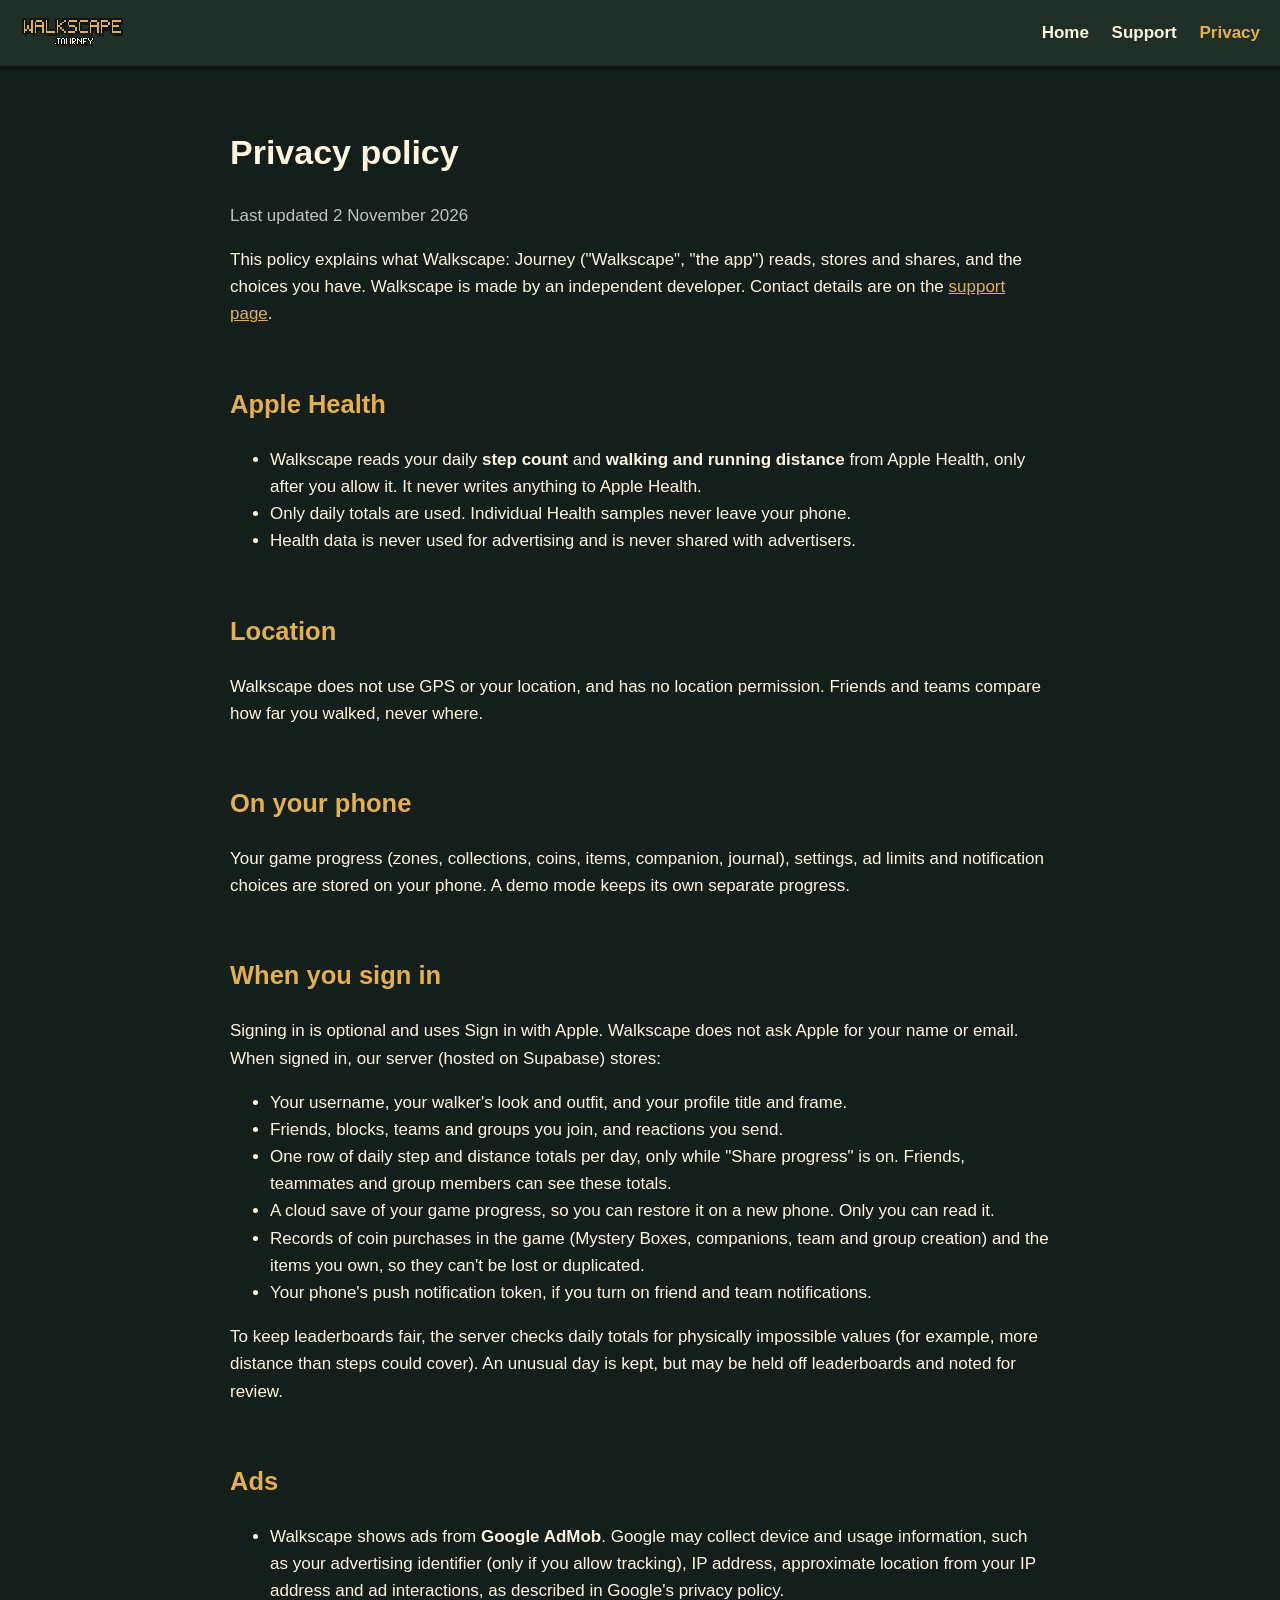
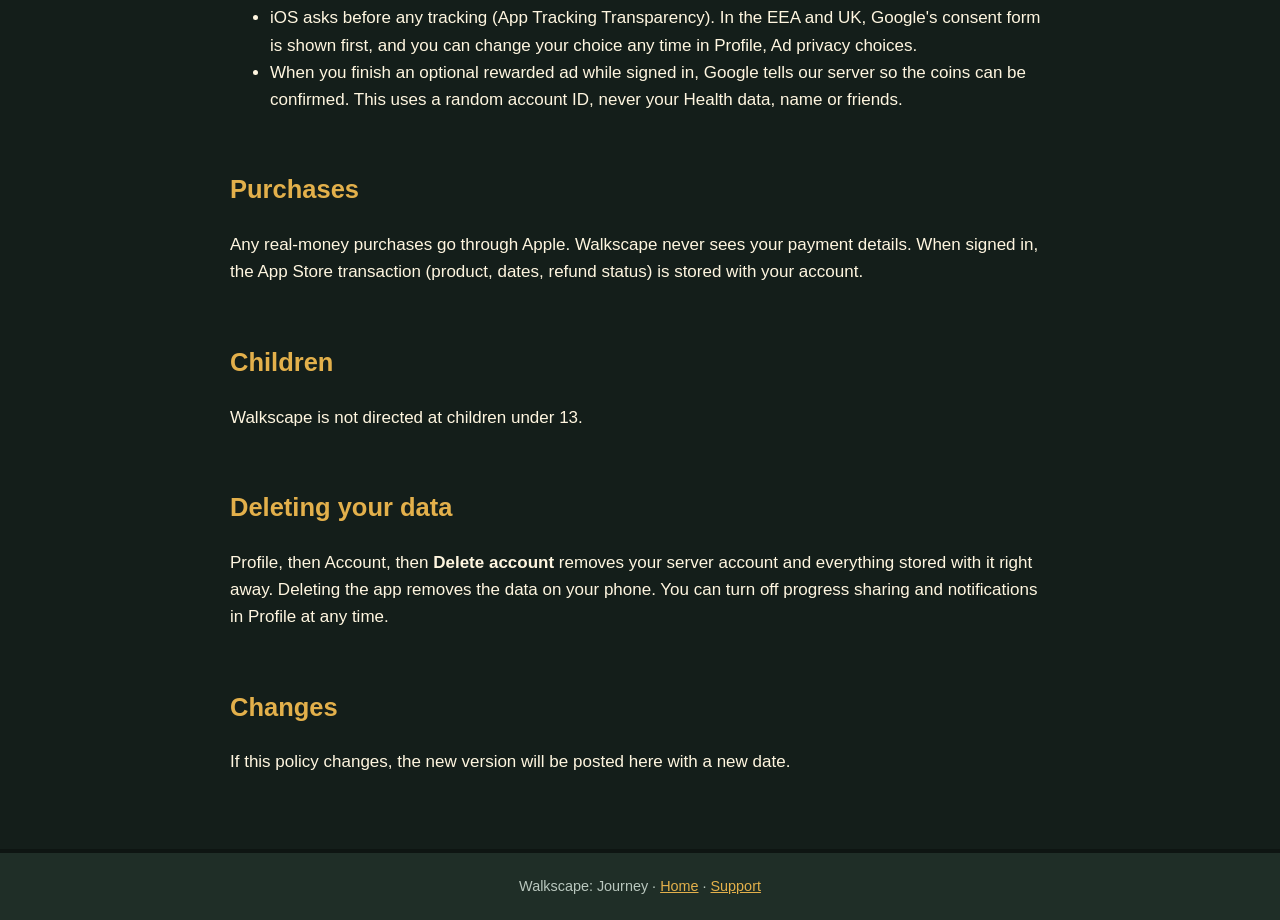
==== privacy.html @ ba0c7853 "Walkscape developer site: home, support, privacy policy, app-ads.txt Co-Authored-By: Claude Opus 5.5" ====
<!doctype html>
<html lang="en">
<head>
  <meta charset="utf-8">
  <meta name="viewport" content="width=device-width, initial-scale=1">
  <title>Walkscape Privacy Policy</title>
  <meta name="description" content="How Walkscape: Journey handles your data.">
  <link rel="icon" href="favicon.png">
  <link rel="stylesheet" href="style.css">
</head>
<body>
  <header>
    <a class="brand" href="./"><img class="pixel" src="assets/wordmark.png" alt="Walkscape: Journey"></a>
    <nav>
      <a href="./">Home</a>
      <a href="support.html">Support</a>
      <a href="privacy.html" aria-current="page">Privacy</a>
    </nav>
  </header>

  <main>
    <h1>Privacy policy</h1>
    <p class="muted">Last updated 2 November 2026</p>
    <p>This policy explains what Walkscape: Journey ("Walkscape", "the app") reads, stores and shares, and the choices you have. Walkscape is made by an independent developer. Contact details are on the <a href="support.html">support page</a>.</p>

    <h2>Apple Health</h2>
    <ul>
      <li>Walkscape reads your daily <b>step count</b> and <b>walking and running distance</b> from Apple Health, only after you allow it. It never writes anything to Apple Health.</li>
      <li>Only daily totals are used. Individual Health samples never leave your phone.</li>
      <li>Health data is never used for advertising and is never shared with advertisers.</li>
    </ul>

    <h2>Location</h2>
    <p>Walkscape does not use GPS or your location, and has no location permission. Friends and teams compare how far you walked, never where.</p>

    <h2>On your phone</h2>
    <p>Your game progress (zones, collections, coins, items, companion, journal), settings, ad limits and notification choices are stored on your phone. A demo mode keeps its own separate progress.</p>

    <h2>When you sign in</h2>
    <p>Signing in is optional and uses Sign in with Apple. Walkscape does not ask Apple for your name or email. When signed in, our server (hosted on Supabase) stores:</p>
    <ul>
      <li>Your username, your walker's look and outfit, and your profile title and frame.</li>
      <li>Friends, blocks, teams and groups you join, and reactions you send.</li>
      <li>One row of daily step and distance totals per day, only while "Share progress" is on. Friends, teammates and group members can see these totals.</li>
      <li>A cloud save of your game progress, so you can restore it on a new phone. Only you can read it.</li>
      <li>Records of coin purchases in the game (Mystery Boxes, companions, team and group creation) and the items you own, so they can't be lost or duplicated.</li>
      <li>Your phone's push notification token, if you turn on friend and team notifications.</li>
    </ul>
    <p>To keep leaderboards fair, the server checks daily totals for physically impossible values (for example, more distance than steps could cover). An unusual day is kept, but may be held off leaderboards and noted for review.</p>

    <h2>Ads</h2>
    <ul>
      <li>Walkscape shows ads from <b>Google AdMob</b>. Google may collect device and usage information, such as your advertising identifier (only if you allow tracking), IP address, approximate location from your IP address and ad interactions, as described in Google's privacy policy.</li>
      <li>iOS asks before any tracking (App Tracking Transparency). In the EEA and UK, Google's consent form is shown first, and you can change your choice any time in Profile, Ad privacy choices.</li>
      <li>When you finish an optional rewarded ad while signed in, Google tells our server so the coins can be confirmed. This uses a random account ID, never your Health data, name or friends.</li>
    </ul>

    <h2>Purchases</h2>
    <p>Any real-money purchases go through Apple. Walkscape never sees your payment details. When signed in, the App Store transaction (product, dates, refund status) is stored with your account.</p>

    <h2>Children</h2>
    <p>Walkscape is not directed at children under 13.</p>

    <h2>Deleting your data</h2>
    <p>Profile, then Account, then <b>Delete account</b> removes your server account and everything stored with it right away. Deleting the app removes the data on your phone. You can turn off progress sharing and notifications in Profile at any time.</p>

    <h2>Changes</h2>
    <p>If this policy changes, the new version will be posted here with a new date.</p>
  </main>

  <footer>
    Walkscape: Journey &middot; <a href="./">Home</a> &middot; <a href="support.html">Support</a>
  </footer>
</body>
</html>
---- style.css ----
:root {
  --night: #141E1A;
  --forest: #1F2E27;
  --panel: #253830;
  --gold: #E3B04B;
  --cream: #FFF6E0;
  --dim: #B9C7BE;
  --leaf: #7DBA5E;
  --ink: #0E1512;
}

* { box-sizing: border-box; }

body {
  margin: 0;
  background: var(--night);
  color: var(--cream);
  font: 17px/1.6 -apple-system, BlinkMacSystemFont, "Segoe UI", Roboto, Helvetica, Arial, sans-serif;
}

a { color: var(--gold); }

img.pixel { image-rendering: pixelated; image-rendering: crisp-edges; }

header {
  display: flex;
  align-items: center;
  justify-content: space-between;
  gap: 16px;
  padding: 16px 20px;
  background: var(--forest);
  border-bottom: 4px solid var(--ink);
}

header .brand img { height: 34px; display: block; }

nav a {
  color: var(--cream);
  text-decoration: none;
  margin-left: 18px;
  font-weight: 600;
}

nav a:hover, nav a[aria-current="page"] { color: var(--gold); }

.hero {
  position: relative;
  min-height: 52vh;
  background: #9CC2D8 url("assets/meadow.png") center bottom / cover no-repeat;
  image-rendering: pixelated;
  border-bottom: 6px solid var(--ink);
  display: flex;
  align-items: flex-end;
}

.hero .card {
  margin: 0 auto 28px;
  max-width: 620px;
  width: calc(100% - 32px);
  background: rgba(20, 30, 26, 0.92);
  border: 4px solid var(--ink);
  outline: 3px solid var(--gold);
  outline-offset: -9px;
  padding: 26px 26px 22px;
  text-align: center;
}

.hero h1 { margin: 0 0 6px; font-size: 2rem; color: var(--gold); letter-spacing: 0.02em; }
.hero p { margin: 0; color: var(--dim); }

.badge {
  display: inline-block;
  margin-top: 14px;
  padding: 6px 14px;
  background: var(--gold);
  color: var(--ink);
  font-weight: 800;
  border: 3px solid var(--ink);
}

main { max-width: 860px; margin: 0 auto; padding: 32px 20px 56px; }

h2 { color: var(--gold); margin-top: 2.2em; }
h3 { color: var(--cream); margin-bottom: 0.3em; }

.features {
  display: grid;
  grid-template-columns: repeat(auto-fit, minmax(220px, 1fr));
  gap: 16px;
  margin-top: 20px;
}

.feature {
  background: var(--panel);
  border: 3px solid var(--ink);
  padding: 0 0 14px;
}

.feature img { width: 100%; display: block; border-bottom: 3px solid var(--ink); }
.feature h3, .feature p { padding: 0 14px; }
.feature p { margin: 0; color: var(--dim); font-size: 0.95rem; }

.panel {
  background: var(--panel);
  border: 3px solid var(--ink);
  padding: 18px 20px;
  margin: 18px 0;
}

.muted { color: var(--dim); }

footer {
  border-top: 4px solid var(--ink);
  background: var(--forest);
  color: var(--dim);
  text-align: center;
  padding: 22px 16px;
  font-size: 0.9rem;
}

@media (max-width: 560px) {
  header { flex-direction: column; align-items: flex-start; }
  nav a { margin: 0 16px 0 0; }
  .hero h1 { font-size: 1.6rem; }
}
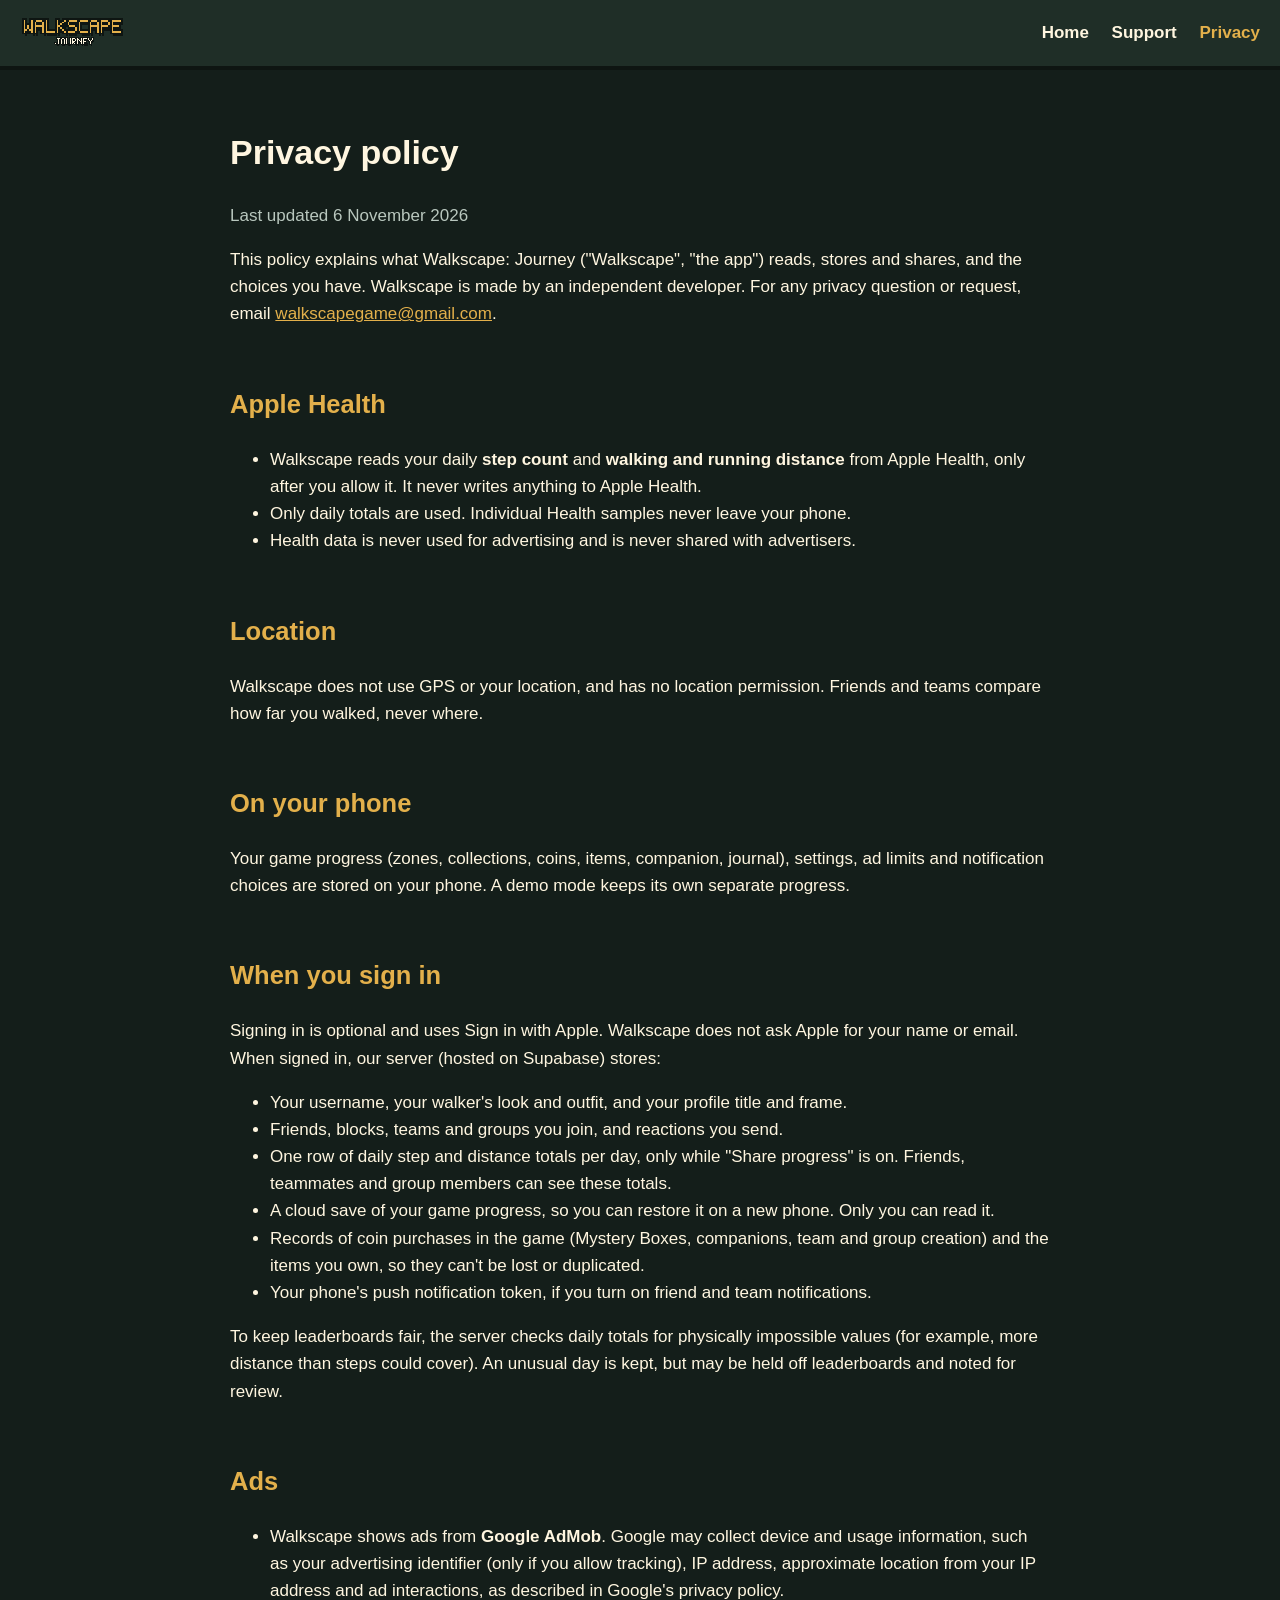
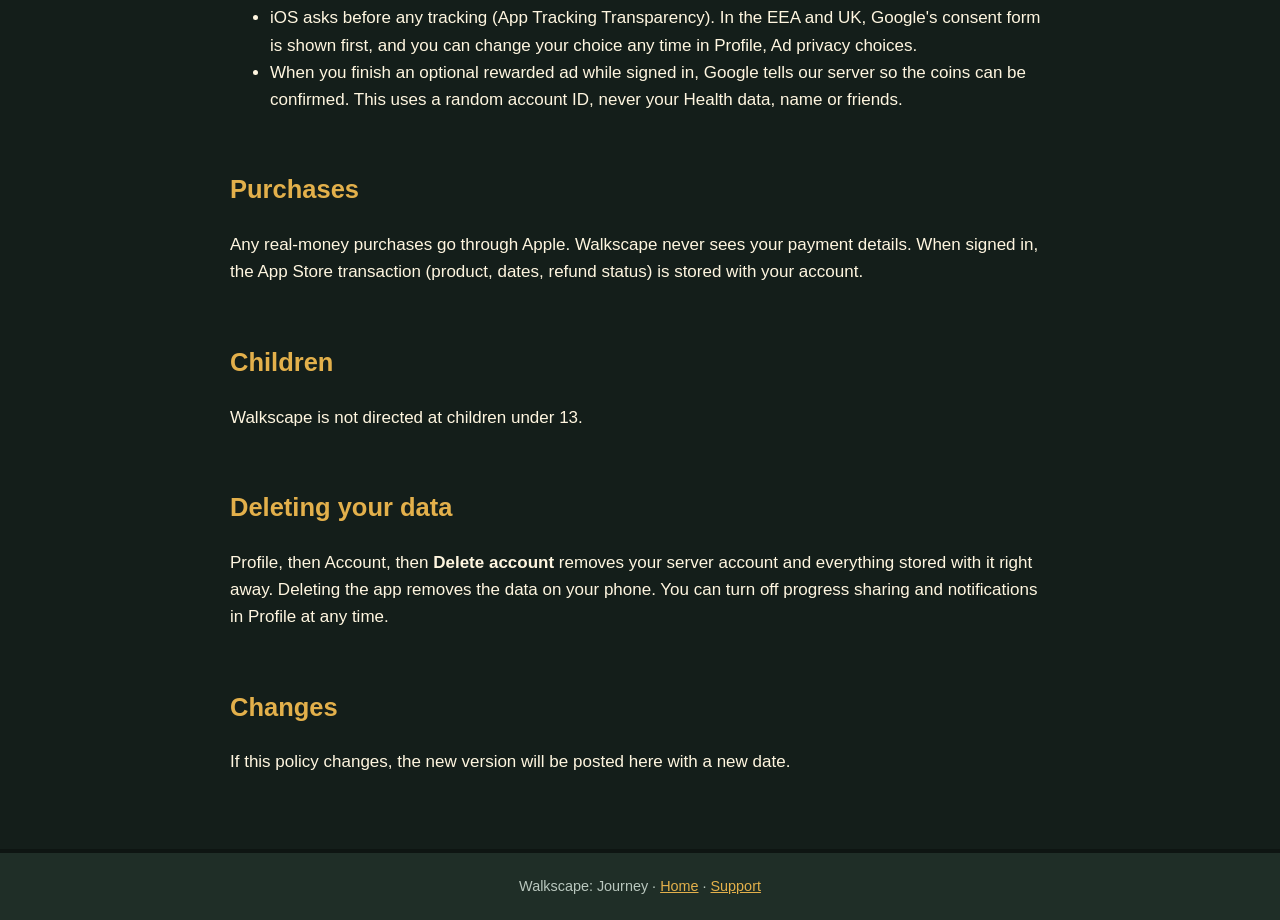
==== commit c7cbfd23: "Support and privacy contact: walkscapegame@gmail.com Co-Authored-By: Claude Opus 5.5 <noreply@anthro" ====
--- a/privacy.html
+++ b/privacy.html
@@ -20,8 +20,8 @@
 
   <main>
     <h1>Privacy policy</h1>
-    <p class="muted">Last updated 2 November 2026</p>
-    <p>This policy explains what Walkscape: Journey ("Walkscape", "the app") reads, stores and shares, and the choices you have. Walkscape is made by an independent developer. Contact details are on the <a href="support.html">support page</a>.</p>
+    <p class="muted">Last updated 6 November 2026</p>
+    <p>This policy explains what Walkscape: Journey ("Walkscape", "the app") reads, stores and shares, and the choices you have. Walkscape is made by an independent developer. For any privacy question or request, email <a href="mailto:walkscapegame@gmail.com">walkscapegame@gmail.com</a>.</p>
 
     <h2>Apple Health</h2>
     <ul>
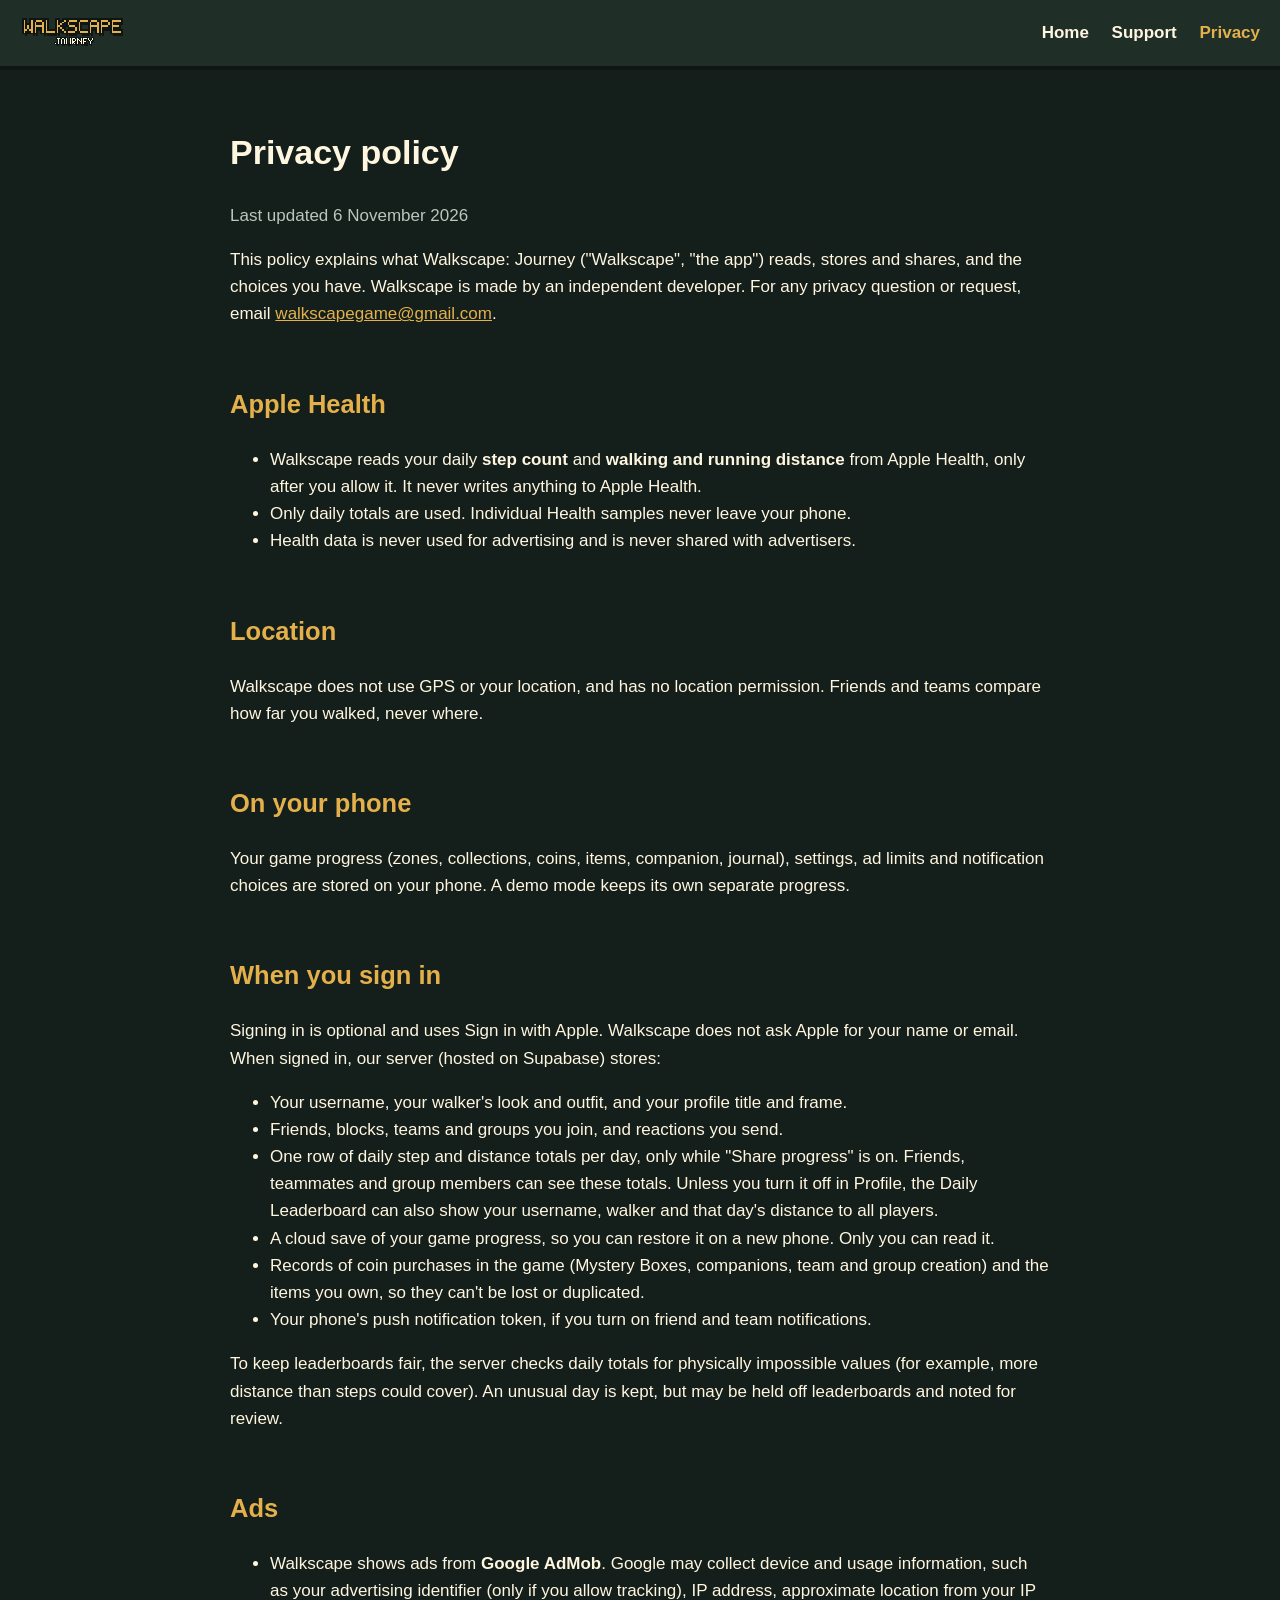
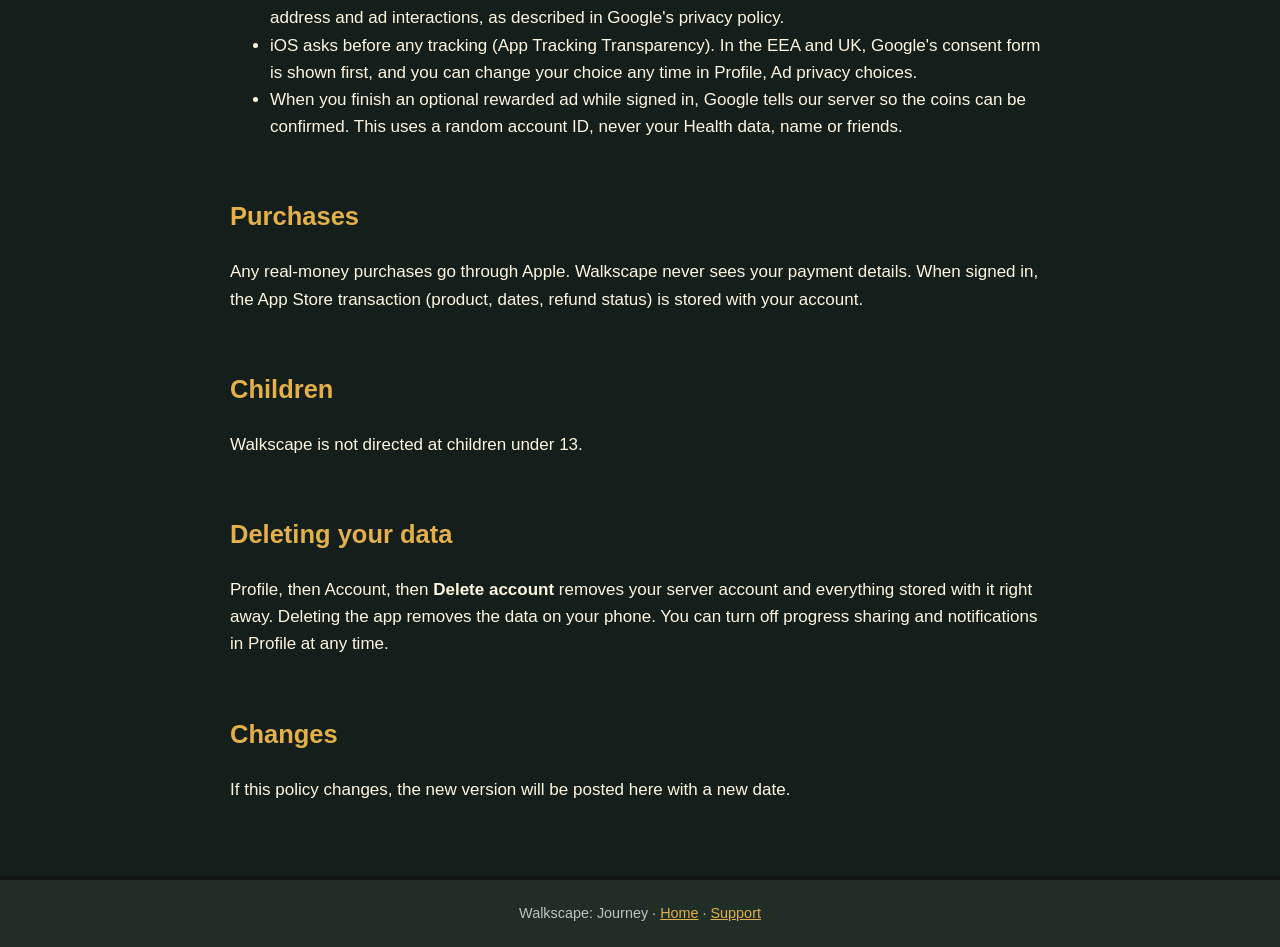
==== commit ae442de8: "Privacy: mention the Daily Leaderboard Co-Authored-By: Claude Opus 5.5 <noreply@anthropic.com>" ====
--- a/privacy.html
+++ b/privacy.html
@@ -41,7 +41,7 @@
     <ul>
       <li>Your username, your walker's look and outfit, and your profile title and frame.</li>
       <li>Friends, blocks, teams and groups you join, and reactions you send.</li>
-      <li>One row of daily step and distance totals per day, only while "Share progress" is on. Friends, teammates and group members can see these totals.</li>
+      <li>One row of daily step and distance totals per day, only while "Share progress" is on. Friends, teammates and group members can see these totals. Unless you turn it off in Profile, the Daily Leaderboard can also show your username, walker and that day's distance to all players.</li>
       <li>A cloud save of your game progress, so you can restore it on a new phone. Only you can read it.</li>
       <li>Records of coin purchases in the game (Mystery Boxes, companions, team and group creation) and the items you own, so they can't be lost or duplicated.</li>
       <li>Your phone's push notification token, if you turn on friend and team notifications.</li>
